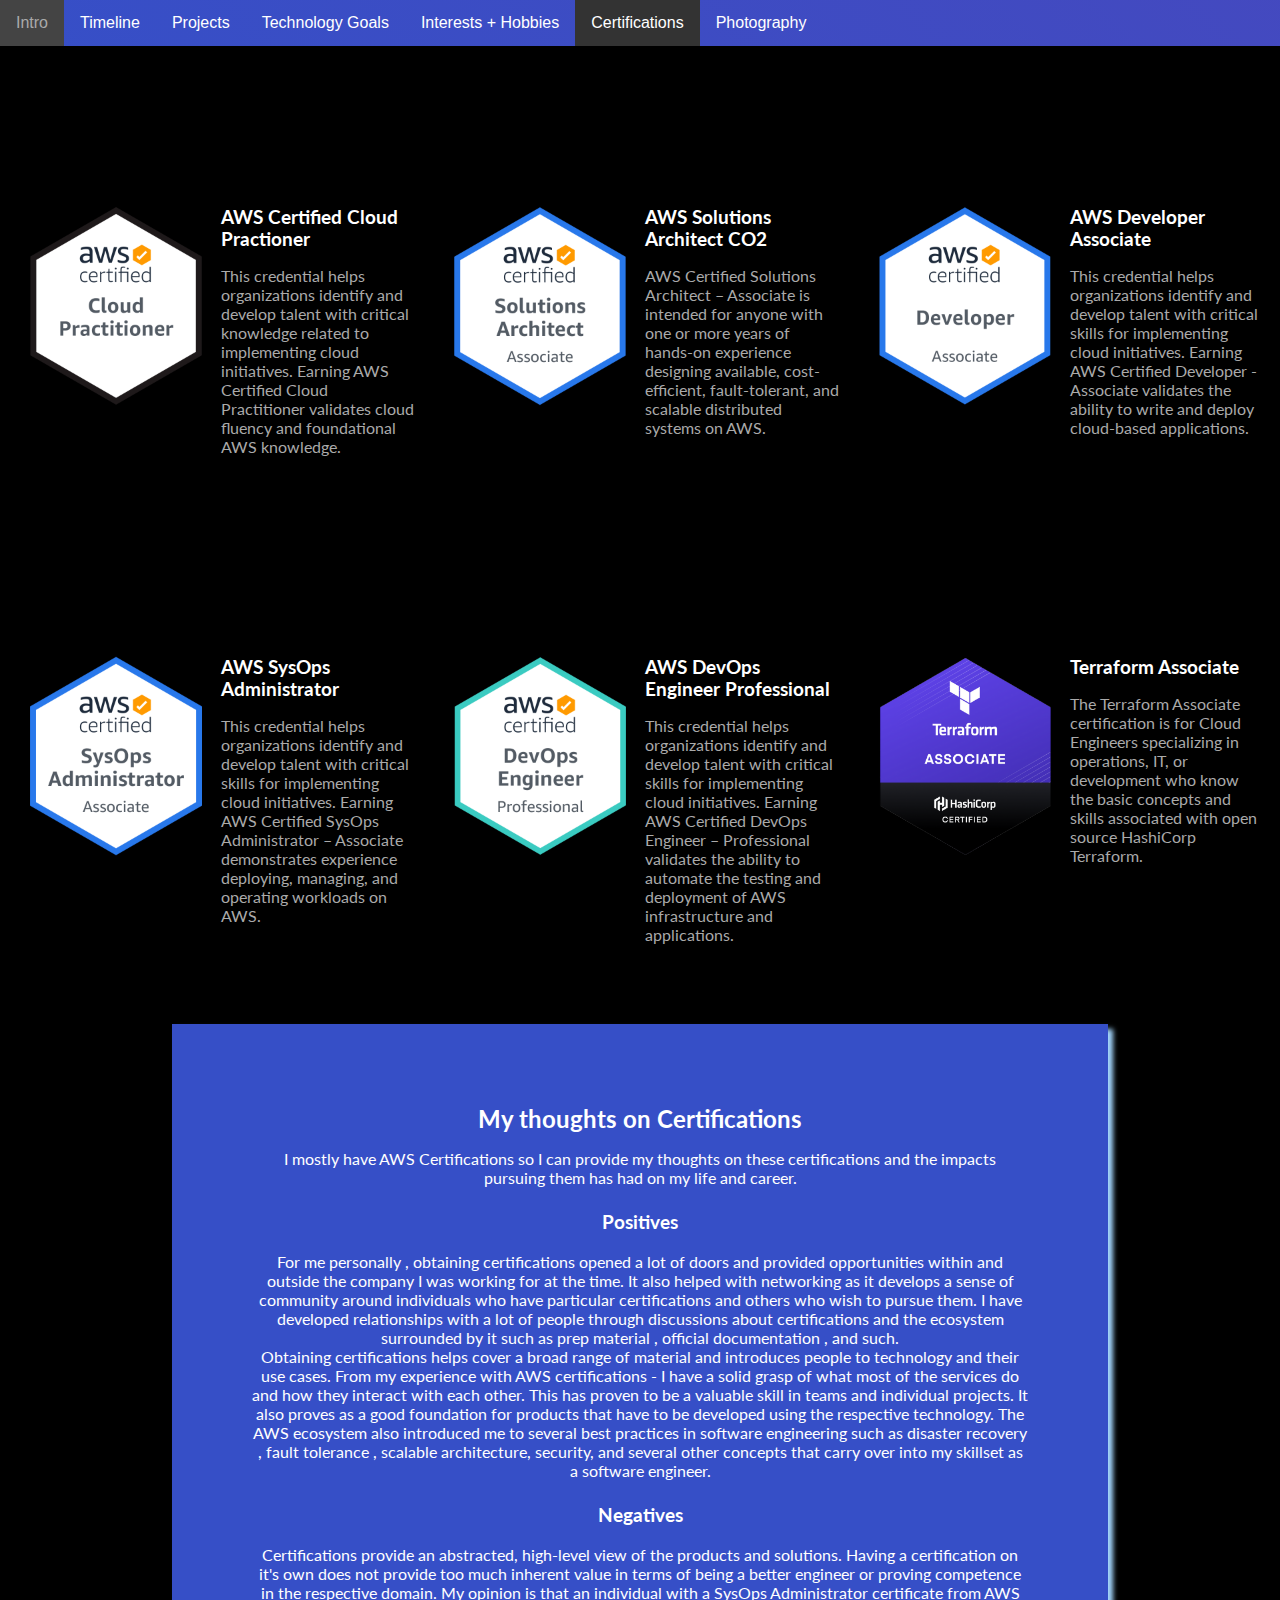
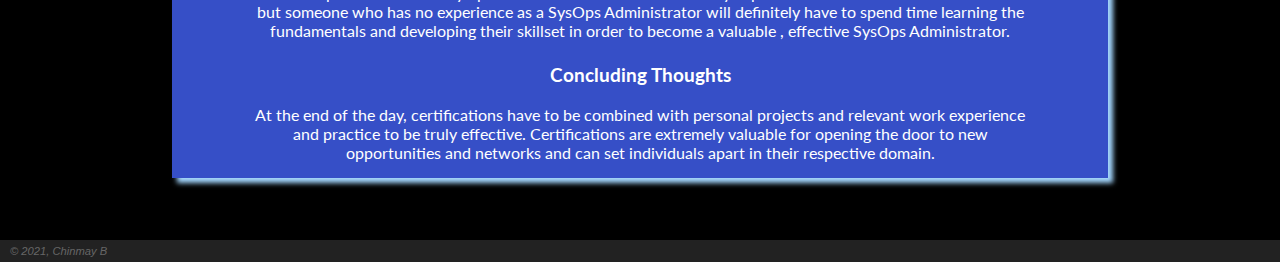
==== certs/index.html @ 1df1ae61 "Final Commit" ====
<!DOCTYPE html>
<html lang="en">

<head>
  <meta charset="UTF-8" />
  <meta http-equiv="X-UA-Compatible" content="IE=edge" />
  <meta name="viewport" content="width=device-width, initial-scale=1.0" />
  <title>.:: Chinmay B : Certifications ::.</title>
  <link rel="stylesheet" href="../main.css" />
  <link rel="stylesheet" href="../nav.css" />
  <link rel="stylesheet" href="./style.css" />
  <link rel="preconnect" href="https://fonts.googleapis.com" />
  <link rel="preconnect" href="https://fonts.gstatic.com" crossorigin />
  <link
    href="https://fonts.googleapis.com/css2?family=Alfa+Slab+One&family=Lato:wght@100;400&family=Rampart+One&display=swap"
    rel="stylesheet" />
</head>

<body>
  <nav>
    <div class="navbar">
      <a href="../index.html">Intro</a>
      <a href="../timeline/timeline.html">Timeline</a>
      <a href="../projects/projects.html">Projects</a>
      <a href="../goals/goals.html">Technology Goals</a>
      <a href="../hobbies/hobbies.html">Interests + Hobbies</a>
      <a href="../certs/index.html" class="active">Certifications</a>
      <a href="../photography/photos.html">Photography</a>
      <!-- <a class="xright" href="about.html">About</a> -->
    </div>
  </nav>
  </header>

  <section>

    <div class="certs-list">
      <div class="cert">
        <div class="image-box">
          <img class="cert-image" src="../images/AWS-CloudPractitioner-2020.png" alt="AWS Cloud Certification" />
        </div>
        <div class="text-box">
          <h3>AWS Certified Cloud Practioner</h3>
          <div>
            This credential helps organizations identify and develop talent
            with critical knowledge related to implementing cloud initiatives.
            Earning AWS Certified Cloud Practitioner validates cloud fluency
            and foundational AWS knowledge.
          </div>
        </div>
      </div>
      <div class="cert">
        <div class="image-box">
          <img class="cert-image" src="../images/AWS-SolArchitect-Associate-2020.png" alt="AWS Cloud Certification" />
        </div>
        <div class="text-box">
          <h3>AWS Solutions Architect CO2</h3>
          <div>
            AWS Certified Solutions Architect – Associate is intended for
            anyone with one or more years of hands-on experience designing
            available, cost-efficient, fault-tolerant, and scalable
            distributed systems on AWS.
          </div>
        </div>
      </div>
      <div class="cert">
        <div class="image-box">
          <img class="cert-image" src="../images/AWS-Developer-Associate-2020.png" alt="AWS Cloud Certification" />
        </div>
        <div class="text-box">
          <h3>AWS Developer Associate</h3>
          <div>
            This credential helps organizations identify and develop talent
            with critical skills for implementing cloud initiatives. Earning
            AWS Certified Developer - Associate validates the ability to write
            and deploy cloud-based applications.
          </div>
        </div>
      </div>
      <div class="cert">
        <div class="image-box">
          <img class="cert-image" src="../images/AWS-SysOpAdmin-Associate-2020.png" alt="AWS Cloud Certification" />
        </div>
        <div class="text-box">
          <h3>AWS SysOps Administrator</h3>
          <div>
            This credential helps organizations identify and develop talent
            with critical skills for implementing cloud initiatives. Earning
            AWS Certified SysOps Administrator – Associate demonstrates
            experience deploying, managing, and operating workloads on AWS.
          </div>
        </div>
      </div>

      <div class="cert">
        <div class="image-box">
          <img class="cert-image" src="../images/AWS-DevOpsEngineer-Professional-2020.png"
            alt="AWS Cloud Certification" />
        </div>
        <div class="text-box">
          <h3>AWS DevOps Engineer Professional</h3>
          <div>
            This credential helps organizations identify and develop talent
            with critical skills for implementing cloud initiatives. Earning
            AWS Certified DevOps Engineer – Professional validates the ability
            to automate the testing and deployment of AWS infrastructure and
            applications.
          </div>
        </div>
      </div>
      <div class="cert">
        <div class="image-box">
          <img class="cert-image" src="../images/Terraform-Associate-Badge.png" alt="AWS Cloud Certification" />
        </div>
        <div class="text-box">
          <h3>Terraform Associate</h3>
          <div>
            The Terraform Associate certification is for Cloud Engineers
            specializing in operations, IT, or development who know the basic
            concepts and skills associated with open source HashiCorp
            Terraform.
          </div>
        </div>
      </div>
    </div>


    
    <div class="thoughts">
    <div class="thoughts-text">
        <h2>My thoughts on Certifications</h2>

        <p>
          I mostly have AWS Certifications so I can provide my thoughts on
          these certifications and the impacts pursuing them has had on my
          life and career.
        </p>
        <h3>Positives</h3>
        <br/>
        <p>
          For me personally , obtaining certifications opened a lot of doors
          and provided opportunities within and outside the company I was
          working for at the time. It also helped with networking as it
          develops a sense of community around individuals who have particular
          certifications and others who wish to pursue them. I have developed
          relationships with a lot of people through discussions about
          certifications and the ecosystem surrounded by it such as prep
          material , official documentation , and such.
        </p>
        <p>
          Obtaining certifications helps cover a broad range of material and
          introduces people to technology and their use cases. From my
          experience with AWS certifications - I have a solid grasp of what
          most of the services do and how they interact with each other. This
          has proven to be a valuable skill in teams and individual projects.
          It also proves as a good foundation for products that have to be
          developed using the respective technology. The AWS ecosystem also
          introduced me to several best practices in software engineering such
          as disaster recovery , fault tolerance , scalable architecture,
          security, and several other concepts that carry over into my
          skillset as a software engineer.
        </p>
        <h3>Negatives</h3>
        <br/>

        <p>
          Certifications provide an abstracted, high-level view of the
          products and solutions. Having a certification on it's own does not
          provide too much inherent value in terms of being a better engineer
          or proving competence in the respective domain. My opinion is that
          an individual with a SysOps Administrator certificate from AWS but
          someone who has no experience as a SysOps Administrator will
          definitely have to spend time learning the fundamentals and
          developing their skillset in order to become a valuable , effective
          SysOps Administrator.
        </p>
        <h3>Concluding Thoughts</h3>
        <br/>

        <p>
          At the end of the day, certifications have to be combined with
          personal projects and relevant work experience and practice to be
          truly effective. Certifications are extremely valuable for opening
          the door to new opportunities and networks and can set individuals
          apart in their respective domain.
        </p>
      </div>
    </div>
  </section>
  <footer>&copy; 2021, Chinmay B</footer>
  <button id="gotoTop" title="Go to top">^</button>
  <script src="./index.js"></script>
</body>

</html>
---- main.css ----
* {
    margin: 0;
    padding: 0;
  }
  /* font-family: "Alfa Slab One", cursive; */
  body {
    background-color: black;
    color: white;
    font-family: "Lato", sans-serif;
  }
  h1 {
    color: #364fc7;
    font-family: "Bungee Shade", cursive;
  }

  footer {
    width: 100wh; /* Full width */
  
    padding: 5px 10px 5px 10px ;
    background-color: #222;
    color: #666; 
    font-family: Arial, Helvetica, sans-serif;
    font-size: 0.7rem;
    font-style: italic;
  }
---- nav.css ----
/* The navigation bar */
.navbar {
  position: relative;
  overflow: hidden;
  font-family: Arial, Helvetica, sans-serif;
    
  /*  position: fixed;*/ /* Set the navbar to fixed position */
  /*   top: 0; / * Position the navbar at the top of the page */
  width: 100%; /* Full width */

  margin-bottom: 25px;
  color: white;
  background: linear-gradient(45deg, #364fc7, #862e9c);
  background-size: 600% 100%;
  animation: gradient 8s linear infinite;
  animation-direction: alternate;
}

@keyframes gradient {
  0% { background-position: 0%; }
  100% { background-position: 100%; }
}

/* Links inside the navbar */
.navbar a {
  float: left;
  display: block;
  color: white;
  text-align: center;
  padding: 14px 16px;
  text-decoration: none;
}
  
/* Change background on mouse-over */
.navbar a:hover {
  background-color: #444;
  color: #aaa;
}
  
.navbar a.xright {
 float: right;
}
  
.navbar .active {
  background-color: #333;
}
---- certs/style.css ----
section {
  margin-left: 1rem;
  margin-right: 1rem;
}

.header-important {
  margin-bottom: 5%;
  margin-left: 5em;
}

.certs-list {
  display: grid;
  grid-template-columns: 1fr 1fr 1fr 1fr;
  row-gap: 200px;
  column-gap: 25px;
}

@media screen and (max-width: 2000px) {
  .certs-list {
    grid-template-columns: 1fr 1fr 1fr;
  }
}

@media screen and (max-width: 1200px) {
  .certs-list {
    grid-template-columns: 1fr 1fr;
  }
}

@media screen and (max-width: 650px) {
  .certs-list {
    grid-template-columns: 1fr;
  }
}

.certs-list {
  margin-top: 10rem;
}
.cert-image {
  width: 200px;
}

.cert {
  display: flex;
  gap: 5px;
}

.text-box h3 {
  margin-bottom: 1rem;
}
.text-box div {
  color: #aaa;
}

.thoughts {
  width: 100wh;
  text-align: center;
}

.thoughts-button {
  width: 100%;
  display: flex;
  justify-content: center;
  margin-top: 5%;
}
.thoughts-click {
  width: 50px;
}

.thoughts-text {
  display: inline-block;
  color: white;
  background-color: #364fc7;
  box-shadow: 5px 5px 5px #a5d8ff;
  margin-top: 5rem;
  margin-bottom: 5%;

  margin-left: 12.5%;
  margin-right: 12.5%;
  padding: 5rem 5rem 1rem 5rem;
  max-width: 800px;
}

@media screen and (max-width: 650px) {
  .thoughts-text {
    margin-left: 1rem;
    margin-right: 1rem;
  }
}

.thoughts p {
  color: white;
}
.thoughts h2 {
  margin-bottom: 1rem;
}

.thoughts h3 {
  margin-top: 1.5rem;
}

#gotoTop {
  display: none;
  position: fixed;
  bottom: 20px; /* Bottom Right */
  right: 20px;
  z-index: 99;
  border: none;
  outline: none;
  background-color: #525200;
  color: white; /* Text color */
  cursor: pointer;
  padding: 5px 10px;
  border-radius: 20px;
  font-size: 24px;
  font-weight: 700;
}

#gotoTop:hover {
  background-color: #bbb;
}
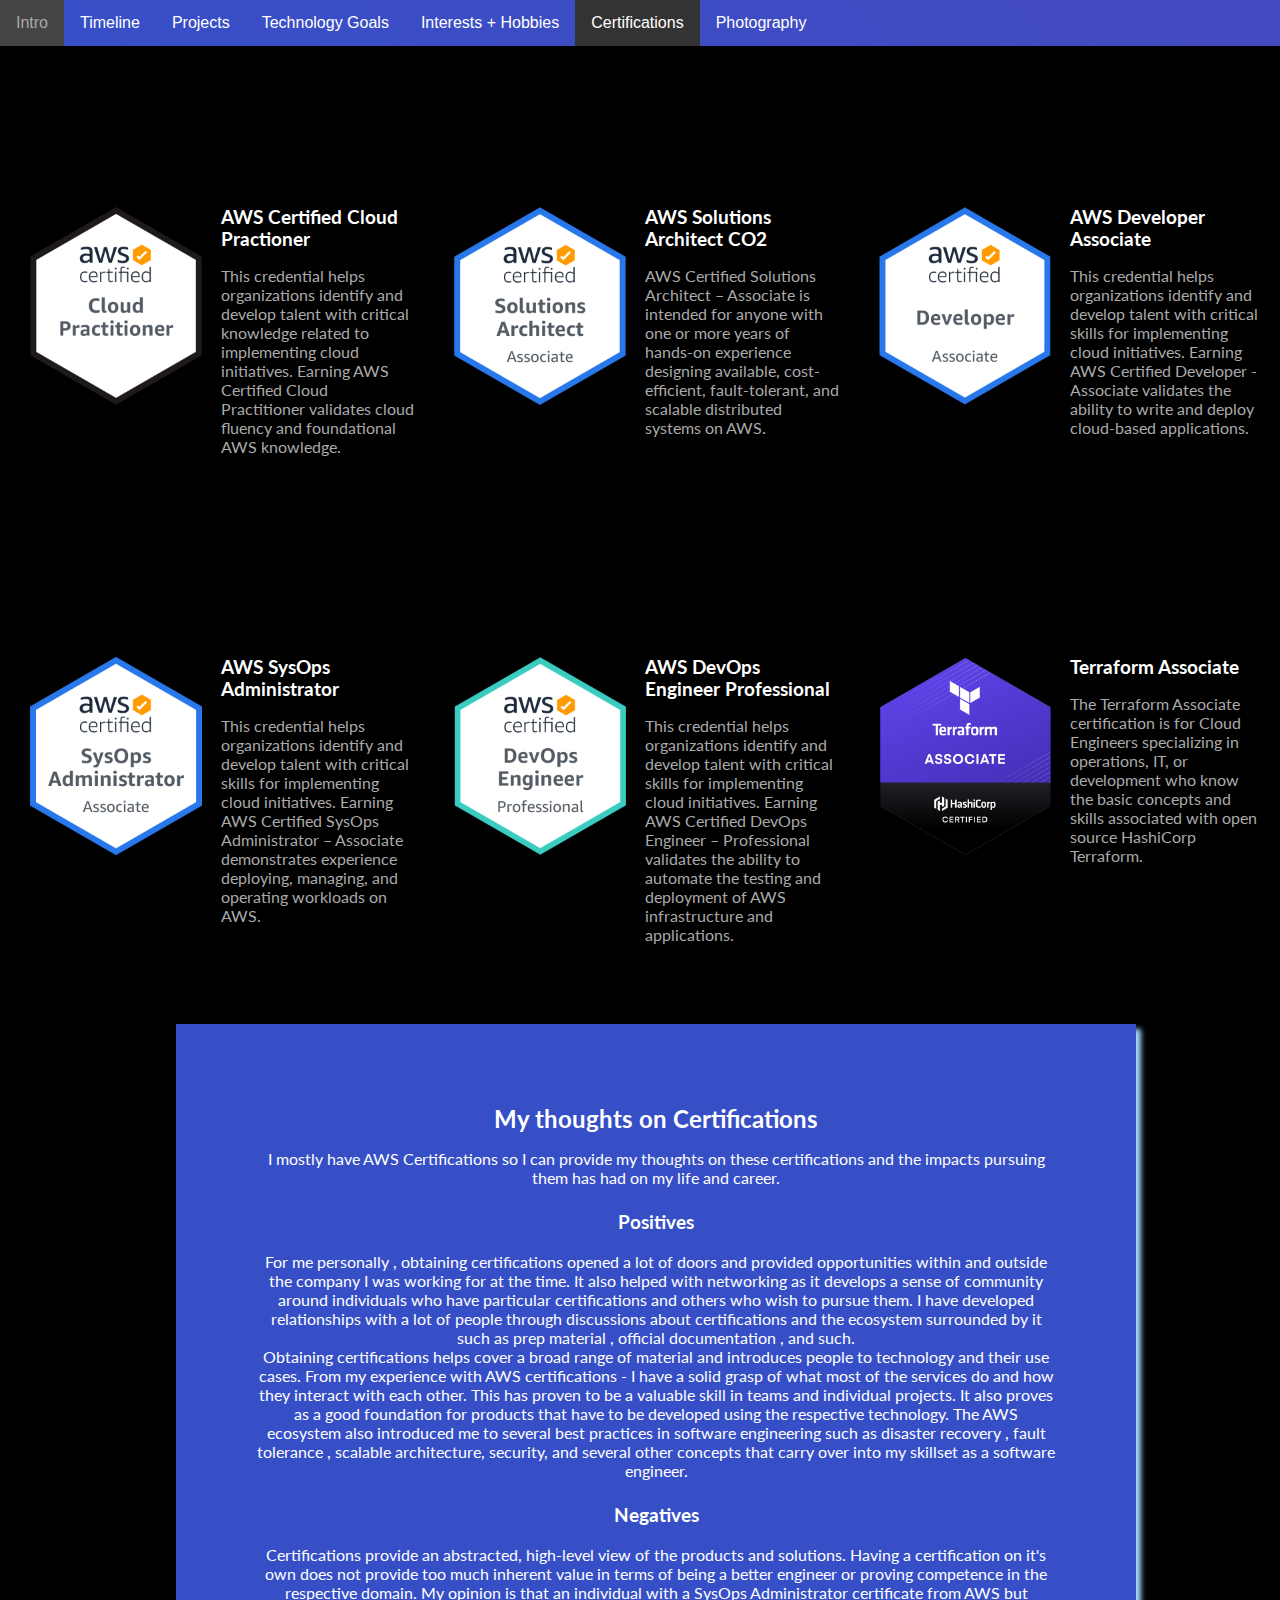
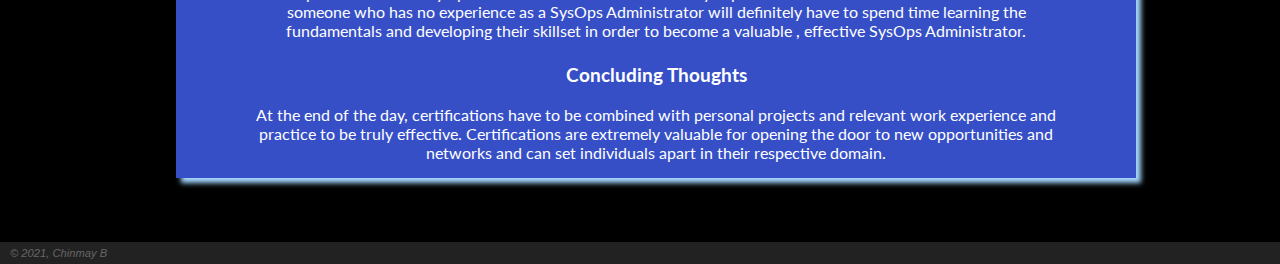
==== commit 22e982d3: "Final Changes Added fetch and Smooth Scrolling" ====
--- a/certs/index.html
+++ b/certs/index.html
@@ -1,194 +1,214 @@
 <!DOCTYPE html>
 <html lang="en">
-
-<head>
-  <meta charset="UTF-8" />
-  <meta http-equiv="X-UA-Compatible" content="IE=edge" />
-  <meta name="viewport" content="width=device-width, initial-scale=1.0" />
-  <title>.:: Chinmay B : Certifications ::.</title>
-  <link rel="stylesheet" href="../main.css" />
-  <link rel="stylesheet" href="../nav.css" />
-  <link rel="stylesheet" href="./style.css" />
-  <link rel="preconnect" href="https://fonts.googleapis.com" />
-  <link rel="preconnect" href="https://fonts.gstatic.com" crossorigin />
-  <link
-    href="https://fonts.googleapis.com/css2?family=Alfa+Slab+One&family=Lato:wght@100;400&family=Rampart+One&display=swap"
-    rel="stylesheet" />
-</head>
-
-<body>
-  <nav>
-    <div class="navbar">
-      <a href="../index.html">Intro</a>
-      <a href="../timeline/timeline.html">Timeline</a>
-      <a href="../projects/projects.html">Projects</a>
-      <a href="../goals/goals.html">Technology Goals</a>
-      <a href="../hobbies/hobbies.html">Interests + Hobbies</a>
-      <a href="../certs/index.html" class="active">Certifications</a>
-      <a href="../photography/photos.html">Photography</a>
-      <!-- <a class="xright" href="about.html">About</a> -->
-    </div>
-  </nav>
-  </header>
-
-  <section>
-
-    <div class="certs-list">
-      <div class="cert">
-        <div class="image-box">
-          <img class="cert-image" src="../images/AWS-CloudPractitioner-2020.png" alt="AWS Cloud Certification" />
-        </div>
-        <div class="text-box">
-          <h3>AWS Certified Cloud Practioner</h3>
-          <div>
-            This credential helps organizations identify and develop talent
-            with critical knowledge related to implementing cloud initiatives.
-            Earning AWS Certified Cloud Practitioner validates cloud fluency
-            and foundational AWS knowledge.
+  <head>
+    <meta charset="UTF-8" />
+    <meta http-equiv="X-UA-Compatible" content="IE=edge" />
+    <meta name="viewport" content="width=device-width, initial-scale=1.0" />
+    <title>.:: Chinmay B : Certifications ::.</title>
+    <link rel="stylesheet" href="../main.css" />
+    <link rel="stylesheet" href="../nav.css" />
+    <link rel="stylesheet" href="./style.css" />
+    <link rel="preconnect" href="https://fonts.googleapis.com" />
+    <link rel="preconnect" href="https://fonts.gstatic.com" crossorigin />
+    <link
+      href="https://fonts.googleapis.com/css2?family=Alfa+Slab+One&family=Lato:wght@100;400&family=Rampart+One&display=swap"
+      rel="stylesheet"
+    />
+  </head>
+
+  <body>
+    <header>
+      <nav>
+        <div class="navbar">
+          <a href="../index.html">Intro</a>
+          <a href="../timeline/timeline.html">Timeline</a>
+          <a href="../projects/projects.html">Projects</a>
+          <a href="../goals/goals.html">Technology Goals</a>
+          <a href="../hobbies/hobbies.html">Interests + Hobbies</a>
+          <a href="../certs/index.html" class="active">Certifications</a>
+          <a href="../photography/photos.html">Photography</a>
+          <!-- <a class="xright" href="about.html">About</a> -->
+        </div>
+      </nav>
+    </header>
+
+    <section>
+      <div class="certs-list">
+        <div class="cert">
+          <div class="image-box">
+            <img
+              class="cert-image"
+              src="../images/AWS-CloudPractitioner-2020.png"
+              alt="AWS Cloud Certification"
+            />
+          </div>
+          <div class="text-box">
+            <h3>AWS Certified Cloud Practioner</h3>
+            <div>
+              This credential helps organizations identify and develop talent
+              with critical knowledge related to implementing cloud initiatives.
+              Earning AWS Certified Cloud Practitioner validates cloud fluency
+              and foundational AWS knowledge.
+            </div>
+          </div>
+        </div>
+        <div class="cert">
+          <div class="image-box">
+            <img
+              class="cert-image"
+              src="../images/AWS-SolArchitect-Associate-2020.png"
+              alt="AWS Cloud Certification"
+            />
+          </div>
+          <div class="text-box">
+            <h3>AWS Solutions Architect CO2</h3>
+            <div>
+              AWS Certified Solutions Architect – Associate is intended for
+              anyone with one or more years of hands-on experience designing
+              available, cost-efficient, fault-tolerant, and scalable
+              distributed systems on AWS.
+            </div>
+          </div>
+        </div>
+        <div class="cert">
+          <div class="image-box">
+            <img
+              class="cert-image"
+              src="../images/AWS-Developer-Associate-2020.png"
+              alt="AWS Cloud Certification"
+            />
+          </div>
+          <div class="text-box">
+            <h3>AWS Developer Associate</h3>
+            <div>
+              This credential helps organizations identify and develop talent
+              with critical skills for implementing cloud initiatives. Earning
+              AWS Certified Developer - Associate validates the ability to write
+              and deploy cloud-based applications.
+            </div>
+          </div>
+        </div>
+        <div class="cert">
+          <div class="image-box">
+            <img
+              class="cert-image"
+              src="../images/AWS-SysOpAdmin-Associate-2020.png"
+              alt="AWS Cloud Certification"
+            />
+          </div>
+          <div class="text-box">
+            <h3>AWS SysOps Administrator</h3>
+            <div>
+              This credential helps organizations identify and develop talent
+              with critical skills for implementing cloud initiatives. Earning
+              AWS Certified SysOps Administrator – Associate demonstrates
+              experience deploying, managing, and operating workloads on AWS.
+            </div>
+          </div>
+        </div>
+
+        <div class="cert">
+          <div class="image-box">
+            <img
+              class="cert-image"
+              src="../images/AWS-DevOpsEngineer-Professional-2020.png"
+              alt="AWS Cloud Certification"
+            />
+          </div>
+          <div class="text-box">
+            <h3>AWS DevOps Engineer Professional</h3>
+            <div>
+              This credential helps organizations identify and develop talent
+              with critical skills for implementing cloud initiatives. Earning
+              AWS Certified DevOps Engineer – Professional validates the ability
+              to automate the testing and deployment of AWS infrastructure and
+              applications.
+            </div>
+          </div>
+        </div>
+        <div class="cert">
+          <div class="image-box">
+            <img
+              class="cert-image"
+              src="../images/Terraform-Associate-Badge.png"
+              alt="AWS Cloud Certification"
+            />
+          </div>
+          <div class="text-box">
+            <h3>Terraform Associate</h3>
+            <div>
+              The Terraform Associate certification is for Cloud Engineers
+              specializing in operations, IT, or development who know the basic
+              concepts and skills associated with open source HashiCorp
+              Terraform.
+            </div>
           </div>
         </div>
       </div>
-      <div class="cert">
-        <div class="image-box">
-          <img class="cert-image" src="../images/AWS-SolArchitect-Associate-2020.png" alt="AWS Cloud Certification" />
-        </div>
-        <div class="text-box">
-          <h3>AWS Solutions Architect CO2</h3>
-          <div>
-            AWS Certified Solutions Architect – Associate is intended for
-            anyone with one or more years of hands-on experience designing
-            available, cost-efficient, fault-tolerant, and scalable
-            distributed systems on AWS.
-          </div>
+
+      <div class="thoughts">
+        <div class="thoughts-text">
+          <h2>My thoughts on Certifications</h2>
+
+          <p>
+            I mostly have AWS Certifications so I can provide my thoughts on
+            these certifications and the impacts pursuing them has had on my
+            life and career.
+          </p>
+          <h3>Positives</h3>
+          <br />
+          <p>
+            For me personally , obtaining certifications opened a lot of doors
+            and provided opportunities within and outside the company I was
+            working for at the time. It also helped with networking as it
+            develops a sense of community around individuals who have particular
+            certifications and others who wish to pursue them. I have developed
+            relationships with a lot of people through discussions about
+            certifications and the ecosystem surrounded by it such as prep
+            material , official documentation , and such.
+          </p>
+          <p>
+            Obtaining certifications helps cover a broad range of material and
+            introduces people to technology and their use cases. From my
+            experience with AWS certifications - I have a solid grasp of what
+            most of the services do and how they interact with each other. This
+            has proven to be a valuable skill in teams and individual projects.
+            It also proves as a good foundation for products that have to be
+            developed using the respective technology. The AWS ecosystem also
+            introduced me to several best practices in software engineering such
+            as disaster recovery , fault tolerance , scalable architecture,
+            security, and several other concepts that carry over into my
+            skillset as a software engineer.
+          </p>
+          <h3>Negatives</h3>
+          <br />
+
+          <p>
+            Certifications provide an abstracted, high-level view of the
+            products and solutions. Having a certification on it's own does not
+            provide too much inherent value in terms of being a better engineer
+            or proving competence in the respective domain. My opinion is that
+            an individual with a SysOps Administrator certificate from AWS but
+            someone who has no experience as a SysOps Administrator will
+            definitely have to spend time learning the fundamentals and
+            developing their skillset in order to become a valuable , effective
+            SysOps Administrator.
+          </p>
+          <h3>Concluding Thoughts</h3>
+          <br />
+
+          <p>
+            At the end of the day, certifications have to be combined with
+            personal projects and relevant work experience and practice to be
+            truly effective. Certifications are extremely valuable for opening
+            the door to new opportunities and networks and can set individuals
+            apart in their respective domain.
+          </p>
         </div>
       </div>
-      <div class="cert">
-        <div class="image-box">
-          <img class="cert-image" src="../images/AWS-Developer-Associate-2020.png" alt="AWS Cloud Certification" />
-        </div>
-        <div class="text-box">
-          <h3>AWS Developer Associate</h3>
-          <div>
-            This credential helps organizations identify and develop talent
-            with critical skills for implementing cloud initiatives. Earning
-            AWS Certified Developer - Associate validates the ability to write
-            and deploy cloud-based applications.
-          </div>
-        </div>
-      </div>
-      <div class="cert">
-        <div class="image-box">
-          <img class="cert-image" src="../images/AWS-SysOpAdmin-Associate-2020.png" alt="AWS Cloud Certification" />
-        </div>
-        <div class="text-box">
-          <h3>AWS SysOps Administrator</h3>
-          <div>
-            This credential helps organizations identify and develop talent
-            with critical skills for implementing cloud initiatives. Earning
-            AWS Certified SysOps Administrator – Associate demonstrates
-            experience deploying, managing, and operating workloads on AWS.
-          </div>
-        </div>
-      </div>
-
-      <div class="cert">
-        <div class="image-box">
-          <img class="cert-image" src="../images/AWS-DevOpsEngineer-Professional-2020.png"
-            alt="AWS Cloud Certification" />
-        </div>
-        <div class="text-box">
-          <h3>AWS DevOps Engineer Professional</h3>
-          <div>
-            This credential helps organizations identify and develop talent
-            with critical skills for implementing cloud initiatives. Earning
-            AWS Certified DevOps Engineer – Professional validates the ability
-            to automate the testing and deployment of AWS infrastructure and
-            applications.
-          </div>
-        </div>
-      </div>
-      <div class="cert">
-        <div class="image-box">
-          <img class="cert-image" src="../images/Terraform-Associate-Badge.png" alt="AWS Cloud Certification" />
-        </div>
-        <div class="text-box">
-          <h3>Terraform Associate</h3>
-          <div>
-            The Terraform Associate certification is for Cloud Engineers
-            specializing in operations, IT, or development who know the basic
-            concepts and skills associated with open source HashiCorp
-            Terraform.
-          </div>
-        </div>
-      </div>
-    </div>
-
-
-    
-    <div class="thoughts">
-    <div class="thoughts-text">
-        <h2>My thoughts on Certifications</h2>
-
-        <p>
-          I mostly have AWS Certifications so I can provide my thoughts on
-          these certifications and the impacts pursuing them has had on my
-          life and career.
-        </p>
-        <h3>Positives</h3>
-        <br/>
-        <p>
-          For me personally , obtaining certifications opened a lot of doors
-          and provided opportunities within and outside the company I was
-          working for at the time. It also helped with networking as it
-          develops a sense of community around individuals who have particular
-          certifications and others who wish to pursue them. I have developed
-          relationships with a lot of people through discussions about
-          certifications and the ecosystem surrounded by it such as prep
-          material , official documentation , and such.
-        </p>
-        <p>
-          Obtaining certifications helps cover a broad range of material and
-          introduces people to technology and their use cases. From my
-          experience with AWS certifications - I have a solid grasp of what
-          most of the services do and how they interact with each other. This
-          has proven to be a valuable skill in teams and individual projects.
-          It also proves as a good foundation for products that have to be
-          developed using the respective technology. The AWS ecosystem also
-          introduced me to several best practices in software engineering such
-          as disaster recovery , fault tolerance , scalable architecture,
-          security, and several other concepts that carry over into my
-          skillset as a software engineer.
-        </p>
-        <h3>Negatives</h3>
-        <br/>
-
-        <p>
-          Certifications provide an abstracted, high-level view of the
-          products and solutions. Having a certification on it's own does not
-          provide too much inherent value in terms of being a better engineer
-          or proving competence in the respective domain. My opinion is that
-          an individual with a SysOps Administrator certificate from AWS but
-          someone who has no experience as a SysOps Administrator will
-          definitely have to spend time learning the fundamentals and
-          developing their skillset in order to become a valuable , effective
-          SysOps Administrator.
-        </p>
-        <h3>Concluding Thoughts</h3>
-        <br/>
-
-        <p>
-          At the end of the day, certifications have to be combined with
-          personal projects and relevant work experience and practice to be
-          truly effective. Certifications are extremely valuable for opening
-          the door to new opportunities and networks and can set individuals
-          apart in their respective domain.
-        </p>
-      </div>
-    </div>
-  </section>
-  <footer>&copy; 2021, Chinmay B</footer>
-  <button id="gotoTop" title="Go to top">^</button>
-  <script src="./index.js"></script>
-</body>
-
-</html>+    </section>
+    <footer>&copy; 2021, Chinmay B</footer>
+    <button id="gotoTop" title="Go to top">^</button>
+    <script src="./index.js"></script>
+  </body>
+</html>
--- a/main.css
+++ b/main.css
@@ -1,25 +1,25 @@
 * {
-    margin: 0;
-    padding: 0;
-  }
-  /* font-family: "Alfa Slab One", cursive; */
-  body {
-    background-color: black;
-    color: white;
-    font-family: "Lato", sans-serif;
-  }
-  h1 {
-    color: #364fc7;
-    font-family: "Bungee Shade", cursive;
-  }
+  margin: 0;
+  padding: 0;
+}
+/* font-family: "Alfa Slab One", cursive; */
+body {
+  background-color: black;
+  color: white;
+  font-family: "Lato", sans-serif;
+}
+h1 {
+  color: #364fc7;
+  font-family: "Bungee Shade", cursive;
+}
 
-  footer {
-    width: 100wh; /* Full width */
-  
-    padding: 5px 10px 5px 10px ;
-    background-color: #222;
-    color: #666; 
-    font-family: Arial, Helvetica, sans-serif;
-    font-size: 0.7rem;
-    font-style: italic;
-  }+footer {
+  width: 100vw; /* Full width */
+
+  padding: 5px 10px 5px 10px;
+  background-color: #222;
+  color: #666;
+  font-family: Arial, Helvetica, sans-serif;
+  font-size: 0.7rem;
+  font-style: italic;
+}
--- a/certs/style.css
+++ b/certs/style.css
@@ -27,9 +27,10 @@
   }
 }
 
-@media screen and (max-width: 650px) {
+@media screen and (max-width: 750px) {
   .certs-list {
     grid-template-columns: 1fr;
+    row-gap: 50px;
   }
 }
 
@@ -53,7 +54,7 @@
 }
 
 .thoughts {
-  width: 100wh;
+  width: 100vw;
   text-align: center;
 }
 
